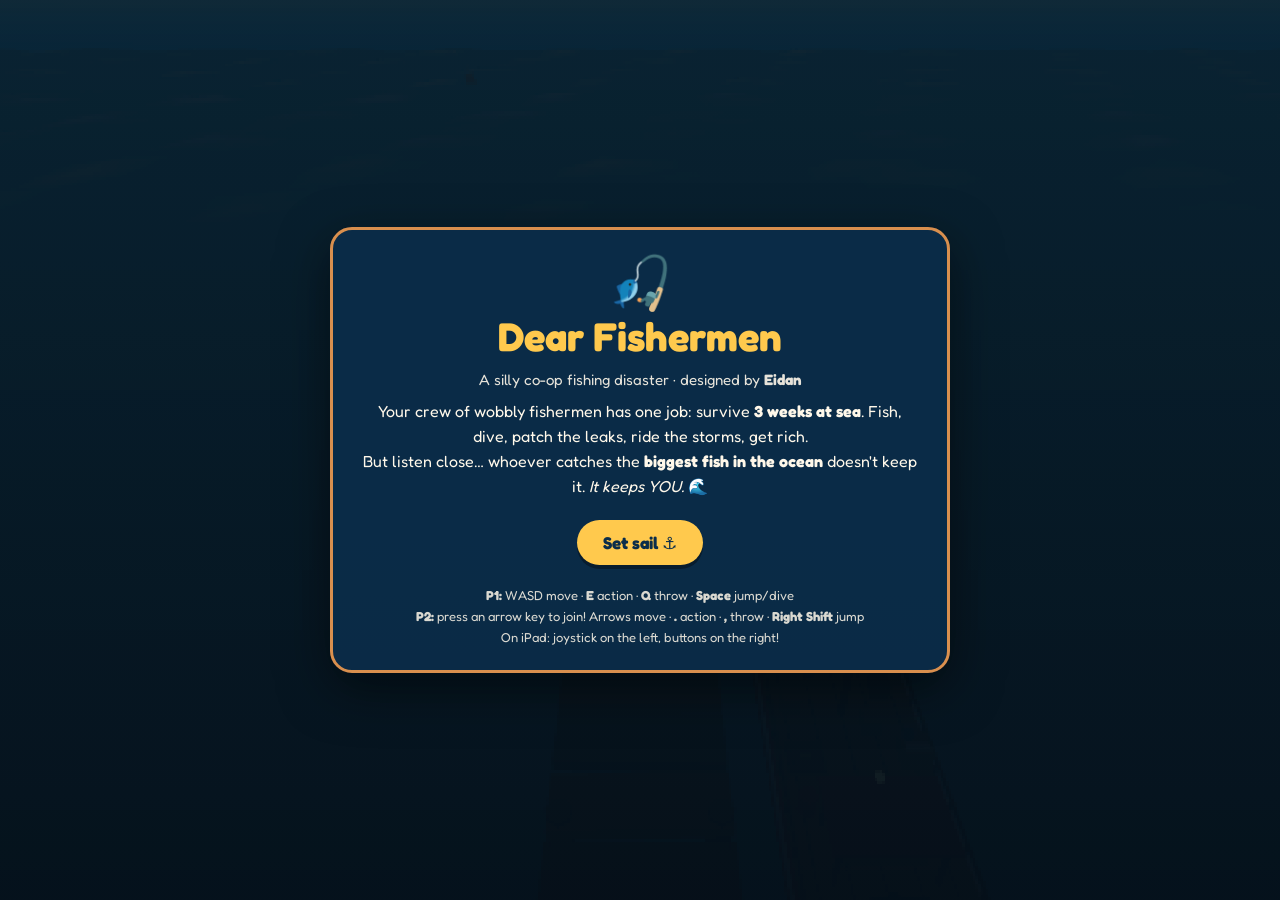
==== dear-fishermen/index.html @ 726edd2e "Lägg till Dear Fishermen — Eidans co-op-fiskeäventyr i 3D Tokigt co-op-fiskespel designat av Eidan (" ====
<!doctype html>
<html lang="en">
  <head>
    <meta charset="UTF-8" />
    <meta name="viewport" content="width=device-width, initial-scale=1, maximum-scale=1, user-scalable=no, viewport-fit=cover" />
    <meta name="description" content="Dear Fishermen — a silly co-op fishing chaos game designed by Eidan. Survive 3 weeks at sea… and beware the biggest fish." />
    <meta name="theme-color" content="#0b2d4a" />
    <meta name="apple-mobile-web-app-capable" content="yes" />
    <meta name="mobile-web-app-capable" content="yes" />
    <meta name="apple-mobile-web-app-status-bar-style" content="black-translucent" />
    <meta name="apple-mobile-web-app-title" content="Dear Fishermen" />
    <title>Dear Fishermen · Moas spel</title>
    <link rel="icon" href="data:image/svg+xml,<svg xmlns=%22http://www.w3.org/2000/svg%22 viewBox=%220 0 100 100%22><text y=%22.9em%22 font-size=%2290%22>🎣</text></svg>" />
    <link rel="preconnect" href="https://fonts.googleapis.com" />
    <link rel="preconnect" href="https://fonts.gstatic.com" crossorigin />
    <link href="https://fonts.googleapis.com/css2?family=Fredoka:wght@400;600;700&display=swap" rel="stylesheet" />
    <link rel="stylesheet" href="style.css" />
  </head>
  <body>
    <div id="game"></div>

    <!-- HUD (owned by hud.js) -->
    <div id="hud" class="hidden">
      <div class="hud-left">
        <div id="hud-day">Week 1 · Day 1</div>
        <div id="hud-clock"><span id="hud-clock-icon">☀️</span><div id="hud-clock-bar"><div id="hud-clock-fill"></div></div></div>
        <div id="hud-money">🪙 0</div>
      </div>
      <div class="hud-right">
        <div id="hud-hull"><span>🚢</span><div class="bar"><div id="hud-hull-fill"></div></div></div>
        <div id="hud-hold">🐟 0/10</div>
        <div id="hud-oxygen" class="hidden"><span>🫧</span><div class="bar"><div id="hud-oxygen-fill"></div></div></div>
        <div id="hud-compass"><span id="compass-harbor">⚓</span><span id="compass-fog">🌫️</span><span id="compass-deep">🌊</span></div>
        <button id="btn-pixel" aria-label="Pixel graphics on/off">👾</button>
        <button id="btn-pov" aria-label="Camera view">👁️</button>
        <button id="btn-mute" aria-label="Sound on/off">🔊</button>
        <button id="btn-pause" aria-label="Pause">⏸</button>
      </div>
    </div>

    <!-- Boss / monster health (owned by threats.js via #alert area) -->
    <div id="alert" class="hidden"></div>
    <div id="bossbar" class="hidden"><span id="bossname">🦈</span><div class="bar"><div id="boss-fill"></div></div></div>
    <div id="curse-tint" class="hidden"></div>

    <!-- Player prompts (owned by hud.js) -->
    <div id="prompt-p1" class="prompt hidden"></div>
    <div id="prompt-p2" class="prompt hidden"></div>
    <div id="banner" class="hidden"></div>
    <div id="toast" class="hidden"></div>

    <!-- Fishing minigame (owned by fishing.js) -->
    <div id="fishing-ui" class="hidden"></div>

    <!-- Shop (owned by economy.js) -->
    <div id="shop-ui" class="hidden"></div>

    <!-- Touch controls (owned by hud.js) -->
    <div id="touch" class="hidden">
      <div id="joystick"><div id="joystick-knob"></div></div>
      <div id="touch-buttons">
        <button id="btn-jump" aria-label="Jump">🦘</button>
        <button id="btn-secondary" aria-label="Throw">🎯</button>
        <button id="btn-action" aria-label="Action">✋</button>
      </div>
    </div>

    <!-- Overlays (owned by hud.js) -->
    <div id="title" class="overlay">
      <div class="panel">
        <p class="big-emoji">🎣</p>
        <h1>Dear Fishermen</h1>
        <p class="tagline">A silly co-op fishing disaster · designed by <strong>Eidan</strong></p>
        <p class="story">
          Your crew of wobbly fishermen has one job: survive <strong>3 weeks at sea</strong>.
          Fish, dive, patch the leaks, ride the storms, get rich.<br />
          But listen close… whoever catches the <strong>biggest fish in the ocean</strong>
          doesn't keep it. <em>It keeps YOU.</em> 🌊
        </p>
        <button id="btn-start" class="primary">Set sail ⚓</button>
        <button id="btn-continue" class="hidden">Continue voyage 💾</button>
        <div class="controls-help">
          <p><b>P1:</b> WASD move · <b>E</b> action · <b>Q</b> throw · <b>Space</b> jump/dive</p>
          <p><b>P2:</b> press an arrow key to join! Arrows move · <b>.</b> action · <b>,</b> throw · <b>Right Shift</b> jump</p>
          <p class="touch-help">On iPad: joystick on the left, buttons on the right!</p>
        </div>
      </div>
    </div>

    <div id="pause" class="overlay hidden">
      <div class="panel">
        <h1>Paused 🛟</h1>
        <button id="btn-resume" class="primary">Keep fishing ▶️</button>
        <button id="btn-quit">Back to title 🏠</button>
      </div>
    </div>

    <div id="summary" class="overlay hidden">
      <div class="panel">
        <p class="big-emoji">🌅</p>
        <h1 id="summary-title">Day 1 survived!</h1>
        <p id="summary-text"></p>
        <button id="btn-next-day" class="primary">Next day ☀️</button>
      </div>
    </div>

    <div id="gameover" class="overlay hidden">
      <div class="panel">
        <p class="big-emoji">🫧</p>
        <h1 id="gameover-title">Blub blub…</h1>
        <p id="gameover-text">The sea remembers.</p>
        <button id="btn-retry" class="primary">Back to last morning ⛅</button>
        <button id="btn-gameover-title">Title screen 🏠</button>
      </div>
    </div>

    <div id="retire" class="overlay hidden">
      <div class="panel">
        <p class="big-emoji">🏆</p>
        <h1>Three weeks survived!</h1>
        <p id="retire-text"></p>
        <button id="btn-retire" class="primary">Retire as a legend 🌴</button>
        <button id="btn-legacy">Continue the legacy ⚓ (it gets HARDER)</button>
        <p><a class="portal-link" href="../">← Back to Moas spel</a></p>
      </div>
    </div>

    <script type="module" src="js/main.js"></script>
  </body>
</html>
---- dear-fishermen/style.css ----
/* Dear Fishermen — UI stylesheet */
* { margin: 0; padding: 0; box-sizing: border-box; }
:root {
  --ink: #0b2d4a;
  --paper: #fff8ea;
  --sun: #ffc94d;
  --rope: #d98f4e;
  --sea: #1d6fa5;
  --danger: #e5484d;
  --ok: #3bb273;
  --panel: rgba(11, 45, 74, 0.92);
  --sa-top: env(safe-area-inset-top, 0px);
  --sa-bottom: env(safe-area-inset-bottom, 0px);
}
html, body { height: 100%; overflow: hidden; }
body {
  font-family: 'Fredoka', 'Comic Sans MS', system-ui, sans-serif;
  background: #06202f;
  color: var(--paper);
  -webkit-user-select: none; user-select: none;
  -webkit-tap-highlight-color: transparent;
  touch-action: none;
}
#game, #game canvas { position: fixed; inset: 0; width: 100%; height: 100%; display: block; }
.hidden { display: none !important; }

/* ---------- HUD ---------- */
#hud {
  position: fixed; top: calc(8px + var(--sa-top)); left: 12px; right: 12px;
  display: flex; justify-content: space-between; align-items: flex-start;
  pointer-events: none; z-index: 20; font-weight: 600;
}
.hud-left, .hud-right { display: flex; gap: 10px; align-items: center; flex-wrap: wrap; }
#hud > div > div, #hud-day, #hud-money, #hud-hold {
  background: var(--panel); border-radius: 999px; padding: 6px 14px;
}
#hud-day, #hud-money, #hud-hold, #hud-clock, #hud-hull, #hud-oxygen, #hud-compass {
  background: var(--panel); border-radius: 999px; padding: 6px 14px;
  display: flex; align-items: center; gap: 8px; font-size: 15px;
}
.bar, #hud-clock-bar {
  width: 84px; height: 10px; background: rgba(255,255,255,0.2);
  border-radius: 999px; overflow: hidden;
}
.bar > div, #hud-clock-fill { height: 100%; width: 50%; border-radius: 999px; transition: width 0.3s; }
#hud-clock-fill { background: var(--sun); }
#hud-hull-fill { background: var(--ok); }
#hud-oxygen-fill { background: #6fd3ff; }
#boss-fill { background: var(--danger); width: 100%; }
#hud button {
  pointer-events: auto; background: var(--panel); color: var(--paper);
  border: 0; border-radius: 999px; width: 38px; height: 38px; font-size: 17px; cursor: pointer;
}
#hud-compass { font-size: 16px; }
#compass-harbor { display: inline-block; transition: transform 0.2s; }

/* ---------- Alerts / boss ---------- */
#alert {
  position: fixed; top: 18%; left: 50%; transform: translateX(-50%);
  font-size: clamp(26px, 5vw, 44px); font-weight: 700; letter-spacing: 2px;
  color: var(--sun); text-shadow: 0 3px 0 rgba(0,0,0,0.45);
  z-index: 30; pointer-events: none; text-align: center;
  animation: alertPulse 0.6s ease-in-out infinite alternate;
}
#alert.creepy { color: #8ef0a2; }
@keyframes alertPulse { from { transform: translateX(-50%) scale(1); } to { transform: translateX(-50%) scale(1.07); } }
#bossbar {
  position: fixed; top: calc(58px + var(--sa-top)); left: 50%; transform: translateX(-50%);
  background: var(--panel); border-radius: 999px; padding: 8px 16px;
  display: flex; align-items: center; gap: 10px; z-index: 25; font-weight: 700;
}
#bossbar .bar { width: min(40vw, 260px); }
#curse-tint {
  position: fixed; inset: 0; z-index: 15; pointer-events: none;
  background: radial-gradient(ellipse at center, transparent 40%, rgba(48, 160, 90, 0.35) 100%);
  animation: cursePulse 2s ease-in-out infinite alternate;
}
@keyframes cursePulse { from { opacity: 0.6; } to { opacity: 1; } }

/* ---------- Prompts, banner, toast ---------- */
.prompt {
  position: fixed; left: 50%; transform: translateX(-50%);
  background: var(--panel); border: 2px solid var(--sun); border-radius: 14px;
  padding: 8px 16px; font-size: 16px; font-weight: 600; z-index: 24; pointer-events: none;
  max-width: 82vw; text-align: center;
}
#prompt-p1 { bottom: calc(120px + var(--sa-bottom)); }
#prompt-p2 { bottom: calc(170px + var(--sa-bottom)); border-color: #6fd3ff; }
#banner {
  position: fixed; top: 30%; left: 50%; transform: translateX(-50%);
  background: var(--panel); border-radius: 16px; padding: 14px 26px;
  font-size: clamp(18px, 3.4vw, 26px); font-weight: 700; z-index: 28; pointer-events: none;
  text-align: center; max-width: 86vw;
}
#toast {
  position: fixed; bottom: calc(72px + var(--sa-bottom)); left: 50%; transform: translateX(-50%);
  background: var(--panel); border-radius: 999px; padding: 8px 18px;
  font-size: 15px; z-index: 26; pointer-events: none; text-align: center; max-width: 86vw;
}

/* ---------- Fishing minigame ---------- */
#fishing-ui {
  position: fixed; left: 50%; bottom: calc(200px + var(--sa-bottom)); transform: translateX(-50%);
  z-index: 26; pointer-events: none;
}

/* ---------- Shop ---------- */
#shop-ui {
  position: fixed; inset: 0; z-index: 40;
  display: flex; align-items: center; justify-content: center;
  background: rgba(4, 20, 32, 0.72); backdrop-filter: blur(3px);
  overflow: auto; padding: 20px; padding-top: calc(20px + var(--sa-top));
}

/* ---------- Touch controls ---------- */
#touch { position: fixed; inset: 0; z-index: 22; pointer-events: none; }
#joystick {
  position: absolute; left: 26px; bottom: calc(30px + var(--sa-bottom));
  width: 128px; height: 128px; border-radius: 50%;
  background: rgba(255, 248, 234, 0.14); border: 2px solid rgba(255, 248, 234, 0.4);
  pointer-events: auto;
}
#joystick-knob {
  position: absolute; left: 50%; top: 50%; transform: translate(-50%, -50%);
  width: 56px; height: 56px; border-radius: 50%;
  background: rgba(255, 248, 234, 0.85); box-shadow: 0 3px 8px rgba(0,0,0,0.4);
}
#touch-buttons {
  position: absolute; right: 22px; bottom: calc(26px + var(--sa-bottom));
  display: flex; gap: 14px; align-items: flex-end; pointer-events: auto;
}
#touch-buttons button {
  border: 0; border-radius: 50%; font-size: 26px; cursor: pointer;
  background: rgba(255, 248, 234, 0.85); box-shadow: 0 4px 0 rgba(0,0,0,0.35);
  width: 64px; height: 64px;
}
#btn-action { width: 84px; height: 84px; font-size: 34px; background: var(--sun); }

/* ---------- Overlays ---------- */
.overlay {
  position: fixed; inset: 0; z-index: 50;
  display: flex; align-items: center; justify-content: center;
  background: linear-gradient(180deg, rgba(6, 32, 47, 0.9), rgba(4, 16, 26, 0.96));
  overflow: auto; padding: 18px; padding-top: calc(18px + var(--sa-top)); padding-bottom: calc(18px + var(--sa-bottom));
}
.panel {
  background: var(--panel); border: 3px solid var(--rope); border-radius: 22px;
  max-width: 620px; width: 100%; padding: 26px 26px 22px; text-align: center;
  box-shadow: 0 16px 50px rgba(0,0,0,0.5);
}
.panel h1 { font-size: clamp(26px, 5.4vw, 40px); margin: 4px 0 10px; color: var(--sun); }
.big-emoji { font-size: 52px; line-height: 1; }
.tagline { font-size: 15px; opacity: 0.9; margin-bottom: 10px; }
.story { font-size: 16px; line-height: 1.55; margin: 8px 0 16px; }
.panel button {
  font-family: inherit; font-weight: 700; font-size: 17px; cursor: pointer;
  border: 0; border-radius: 999px; padding: 12px 26px; margin: 6px 4px;
  background: rgba(255, 248, 234, 0.16); color: var(--paper);
}
.panel button.primary { background: var(--sun); color: var(--ink); box-shadow: 0 4px 0 rgba(0,0,0,0.35); }
.panel button:active { transform: translateY(2px); }
.controls-help { margin-top: 14px; font-size: 13px; opacity: 0.85; line-height: 1.6; }
.portal-link { color: var(--paper); opacity: 0.8; font-size: 14px; }
#summary-text, #retire-text { font-size: 16px; line-height: 1.6; margin-bottom: 12px; }

@media (max-width: 700px) {
  #hud-day { display: none; }
  .bar, #hud-clock-bar { width: 56px; }
}
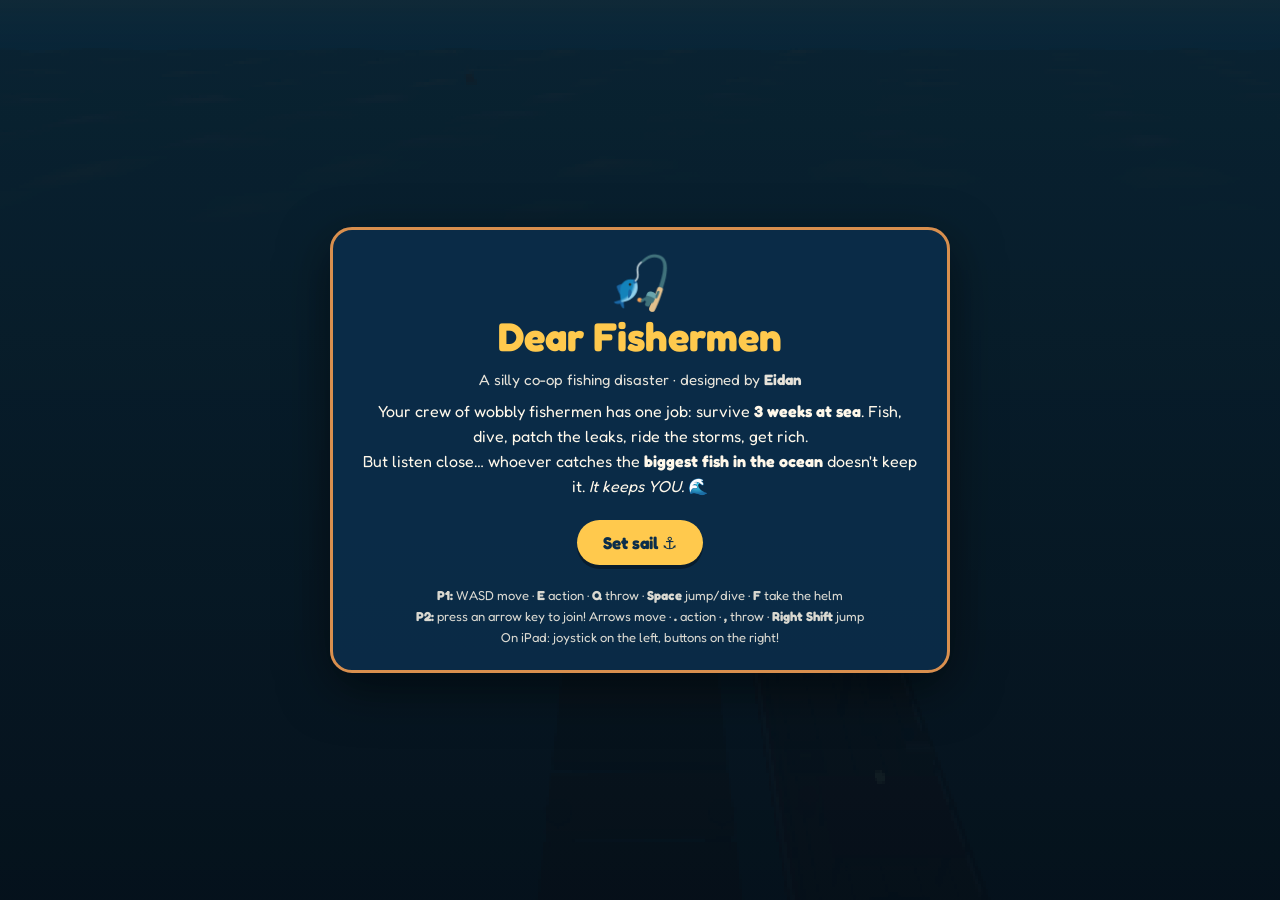
==== commit de6bd0c2: "F tar rodret, kanonkamera, muslook direkt på V, tangent-fallback - F-tangenten tar rodret från var s" ====
--- a/dear-fishermen/index.html
+++ b/dear-fishermen/index.html
@@ -80,7 +80,7 @@
         <button id="btn-start" class="primary">Set sail ⚓</button>
         <button id="btn-continue" class="hidden">Continue voyage 💾</button>
         <div class="controls-help">
-          <p><b>P1:</b> WASD move · <b>E</b> action · <b>Q</b> throw · <b>Space</b> jump/dive</p>
+          <p><b>P1:</b> WASD move · <b>E</b> action · <b>Q</b> throw · <b>Space</b> jump/dive · <b>F</b> take the helm</p>
           <p><b>P2:</b> press an arrow key to join! Arrows move · <b>.</b> action · <b>,</b> throw · <b>Right Shift</b> jump</p>
           <p class="touch-help">On iPad: joystick on the left, buttons on the right!</p>
         </div>
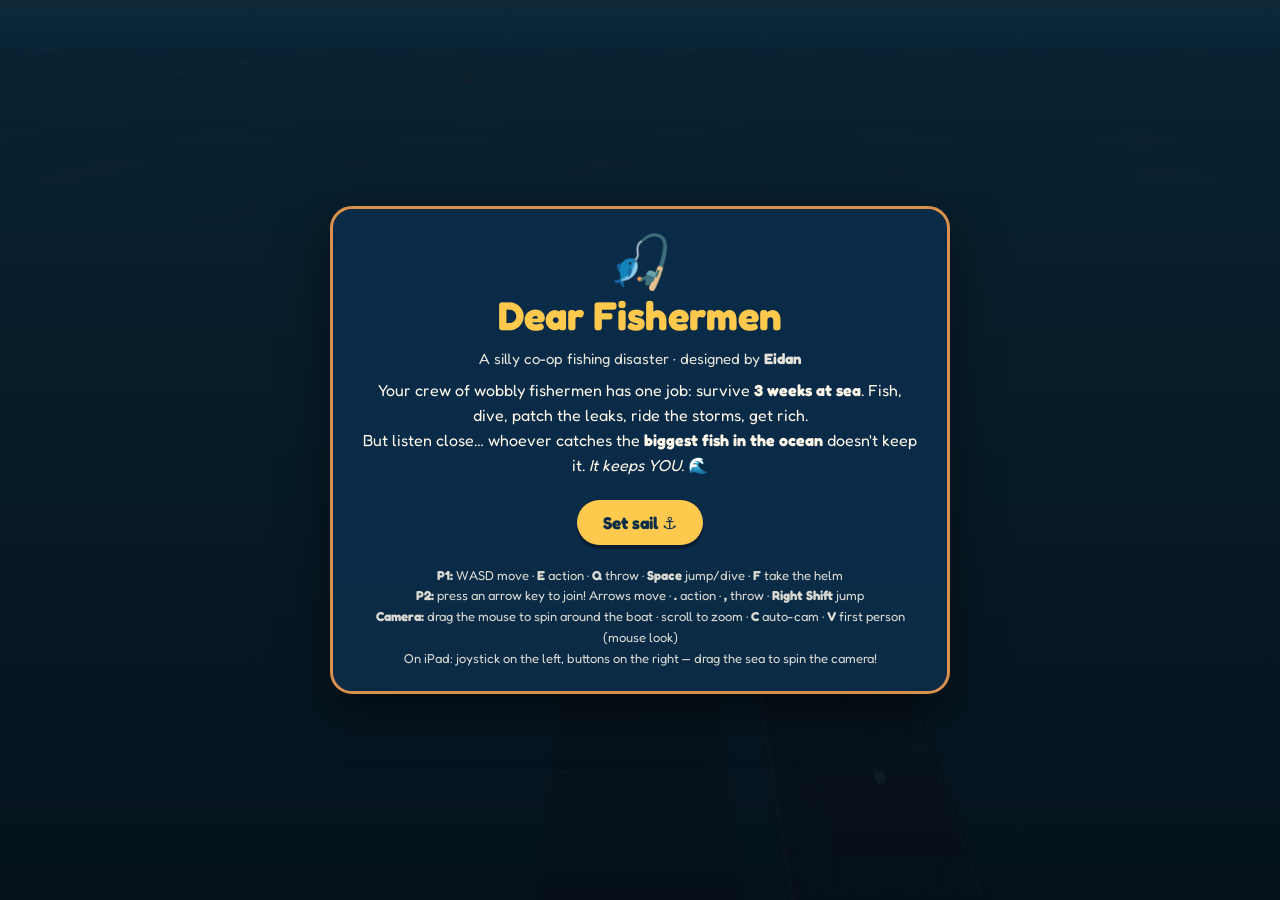
==== commit 33616118: "Fri kamera: dra med musen för att snurra runt båten Tredjeperson: dra = orbit, scrollhjul = zoom (14" ====
--- a/dear-fishermen/index.html
+++ b/dear-fishermen/index.html
@@ -82,7 +82,8 @@
         <div class="controls-help">
           <p><b>P1:</b> WASD move · <b>E</b> action · <b>Q</b> throw · <b>Space</b> jump/dive · <b>F</b> take the helm</p>
           <p><b>P2:</b> press an arrow key to join! Arrows move · <b>.</b> action · <b>,</b> throw · <b>Right Shift</b> jump</p>
-          <p class="touch-help">On iPad: joystick on the left, buttons on the right!</p>
+          <p><b>Camera:</b> drag the mouse to spin around the boat · scroll to zoom · <b>C</b> auto-cam · <b>V</b> first person (mouse look)</p>
+          <p class="touch-help">On iPad: joystick on the left, buttons on the right — drag the sea to spin the camera!</p>
         </div>
       </div>
     </div>
